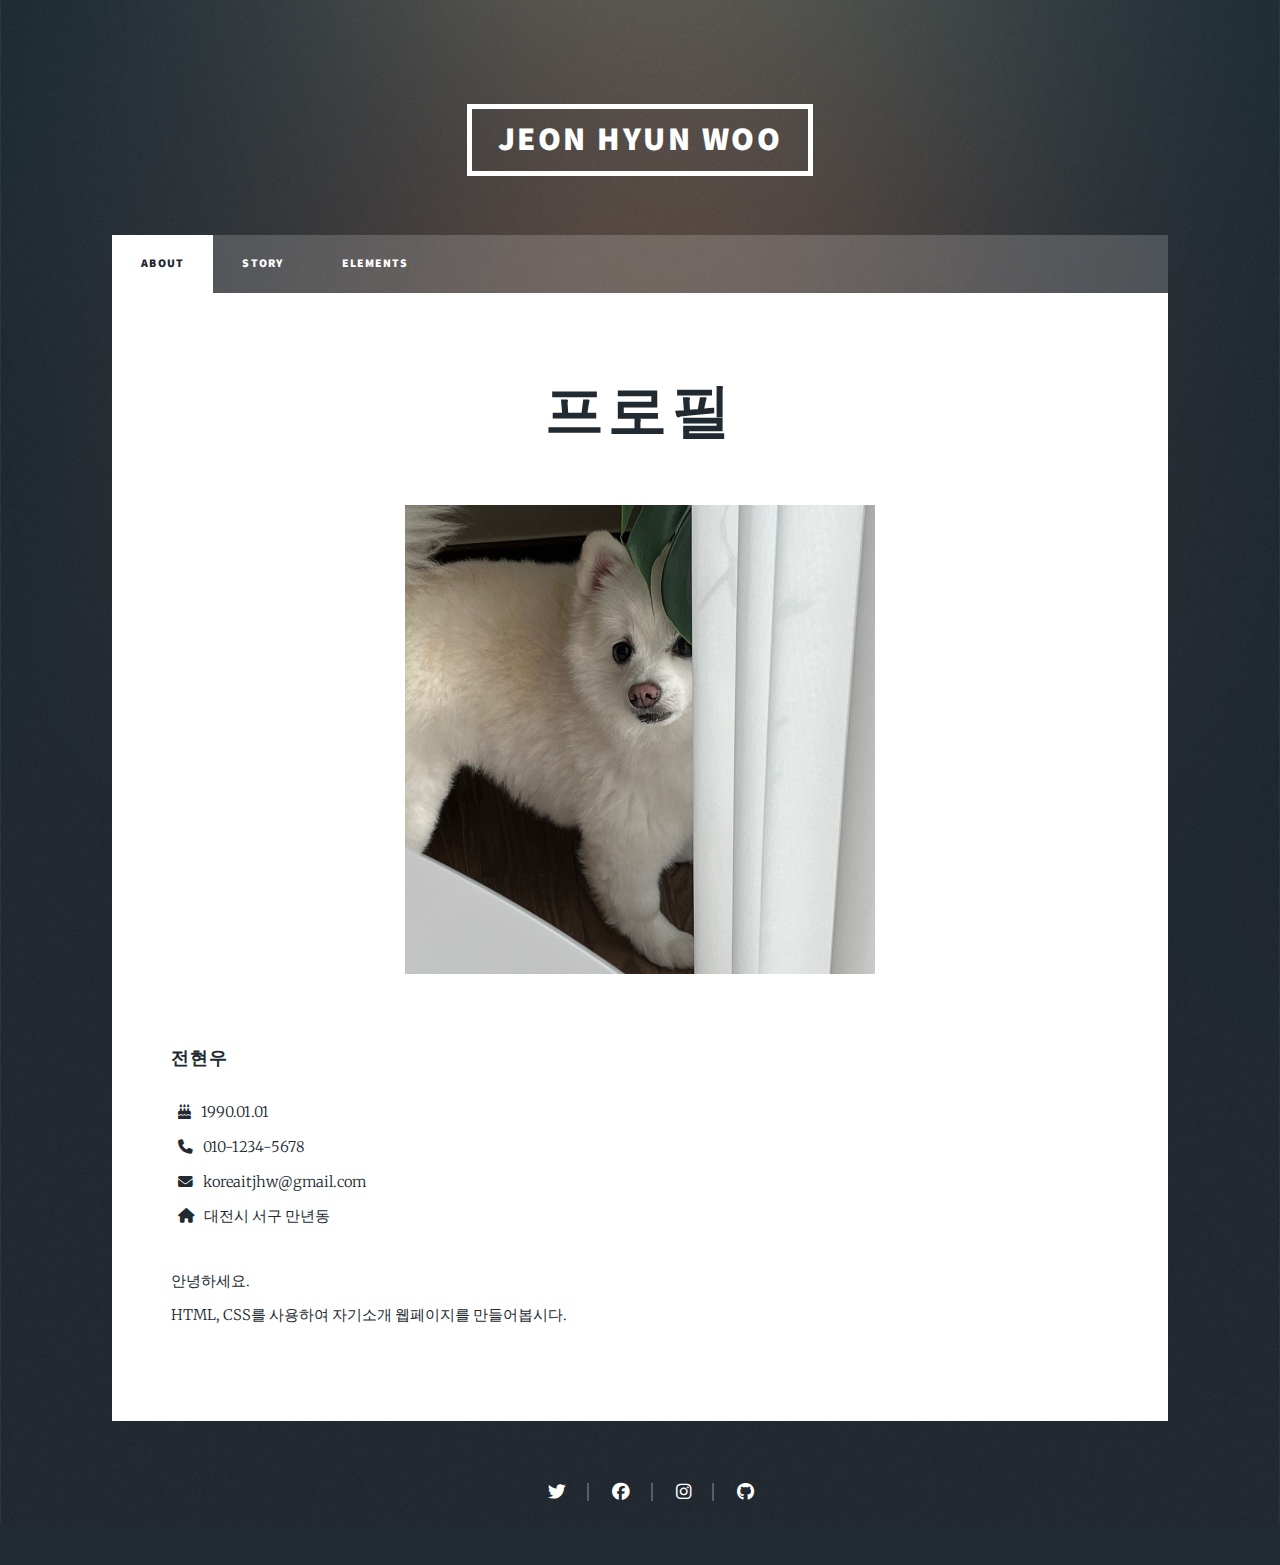
==== index.html @ 438fef04 "Add files via upload" ====
<!DOCTYPE HTML>
<html>
	<head>
		<title>Mini Project</title>
		<meta charset="utf-8" />
		<meta name="viewport" content="width=device-width, initial-scale=1, user-scalable=no" />
		<link rel="stylesheet" href="css/main.css" />
		<link rel="stylesheet" href="https://cdnjs.cloudflare.com/ajax/libs/font-awesome/6.4.0/css/all.min.css">
	</head>
	<body class="is-preload">

		<!-- Wrapper -->
			<div id="wrapper">

				<!-- Header -->
					<header id="header">
						<a href="index.html" class="logo">JEON HYUN WOO</a>
					</header>

				<!-- Nav -->
					<nav id="nav">
						<ul class="links">
							<li class="active"><a href="index.html">About</a></li>
							<li><a href="story.html">Story</a></li>
							<li><a href="elements.html">Elements</a></li>
						</ul>
					</nav>

				<!-- Main -->
					<div id="main">

						<!-- Post -->
							<section class="post">
								<header class="major">
									<h1>프로필</h1>
								</header>
								<div class="image main"><img src="images/profile.jpg" alt="" /></div>
								<h3>전현우</h3>
								<ul class="und">
									<li><i class="fa-solid fa-cake-candles"></i>1990.01.01</li>
									<li><i class="fa-solid fa-phone"></i>010-1234-5678</li>
									<li><i class="fa-solid fa-envelope"></i>koreaitjhw@gmail.com</li>
									<li><i class="fa-solid fa-house"></i>대전시 서구 만년동</li>
								</ul>
								<p>안녕하세요.<br/> HTML, CSS를 사용하여 자기소개 웹페이지를 만들어봅시다.</p>
							</section>

					</div>

				<!-- footer -->
					<div id="footer">
						<ul>
							<li><a href="#"><i class="fa-brands fa-twitter"></i></a></li>
							<li><a href="#"><i class="fa-brands fa-facebook"></i></a></li>
							<li><a href="#"><i class="fa-brands fa-instagram"></i></a></li>
							<li><a href="#"><i class="fa-brands fa-github"></i></a></li>
						</ul>
					</div>

					<div class="bg"></div>

			</div>

	</body>
</html>
---- css/main.css ----
@import url("https://fonts.googleapis.com/css?family=Merriweather:300,700,300italic,700italic|Source+Sans+Pro:900");


html, body, div, span, applet, object,
iframe, h1, h2, h3, h4, h5, h6, p, blockquote,
pre, a, abbr, acronym, address, big, cite,
code, del, dfn, em, img, ins, kbd, q, s, samp,
small, strike, strong, sub, sup, tt, var, b,
u, i, center, dl, dt, dd, ol, ul, li, fieldset,
form, label, legend, table, caption, tbody,
tfoot, thead, tr, th, td, article, aside,
canvas, details, embed, figure, figcaption,
footer, header, hgroup, menu, nav, output, ruby,
section, summary, time, mark, audio, video {
	margin: 0;
	padding: 0;
	border: 0;
	font-size: 100%;
	font: inherit;
	vertical-align: baseline;}

article, aside, details, figcaption, figure,
footer, header, hgroup, menu, nav, section {
	display: block;}

body {
	line-height: 1;
}

ol, ul {
	list-style: none;
}

blockquote, q {
	quotes: none;
}

	blockquote:before, blockquote:after, q:before, q:after {
		content: '';
		content: none;
	}

table {
	border-collapse: collapse;
	border-spacing: 0;
}

body {
	-webkit-text-size-adjust: none;
}

mark {
	background-color: transparent;
	color: inherit;
}

input::-moz-focus-inner {
	border: 0;
	padding: 0;
}

input, select, textarea {
	-moz-appearance: none;
	-webkit-appearance: none;
	-ms-appearance: none;
	appearance: none;
}

/* Basic */
	@-ms-viewport {
		width: device-width;
	}

	body {
		-ms-overflow-style: scrollbar;
	}

	@media screen and (max-width: 480px) {

		html, body {
			min-width: 320px;
		}

	}

	html {
		box-sizing: border-box;
	}

	*, *:before, *:after {
		box-sizing: inherit;
	}

	body {
		background-color: #1e252d;
	}

		body.is-preload *, body.is-preload *:before, body.is-preload *:after {
			-moz-animation: none !important;
			-webkit-animation: none !important;
			-ms-animation: none !important;
			animation: none !important;
			-moz-transition: none !important;
			-webkit-transition: none !important;
			-ms-transition: none !important;
			transition: none !important;
		}

/* Type */
	html {
		font-size: 16pt;
	}

		@media screen and (max-width: 1680px) {

			html {
				font-size: 12pt;
			}

		}

		@media screen and (max-width: 1280px) {

			html {
				font-size: 11pt;
			}

		}

		@media screen and (max-width: 360px) {

			html {
				font-size: 10pt;
			}

		}

	body {
		color: #212931;
	}

	body, input, select, textarea {
		font-family: "Merriweather", Georgia, sans-serif;
		font-weight: 300;
		font-size: 1rem;
		line-height: 2.375;
	}

	a {
		-moz-transition: color 0.2s ease-in-out, background-color 0.2s ease-in-out, border-color 0.2s ease-in-out, box-shadow 0.2s ease-in-out;
		-webkit-transition: color 0.2s ease-in-out, background-color 0.2s ease-in-out, border-color 0.2s ease-in-out, box-shadow 0.2s ease-in-out;
		-ms-transition: color 0.2s ease-in-out, background-color 0.2s ease-in-out, border-color 0.2s ease-in-out, box-shadow 0.2s ease-in-out;
		transition: color 0.2s ease-in-out, background-color 0.2s ease-in-out, border-color 0.2s ease-in-out, box-shadow 0.2s ease-in-out;
		border-bottom: dotted 1px;
		text-decoration: none;
	}

		a:hover {
			border-bottom-color: transparent;
		}

	strong, b {
		font-weight: 600;
	}

	em, i {
		font-style: italic;
	}

	p {
		text-align: justify;
		margin: 0 0 2rem 0;
	}

	h1, h2, h3, h4, h5, h6 {
		font-family: "Source Sans Pro", Helvetica, sans-sans-serif;
		font-weight: 900;
		line-height: 1.5;
		letter-spacing: 0.075em;
		text-transform: uppercase;
		margin: 0 0 1rem 0;
	}

		h1 a, h2 a, h3 a, h4 a, h5 a, h6 a {
			border-bottom: 0;
			color: inherit;
			text-decoration: none;
		}

	h1 {
		font-size: 4rem;
		line-height: 1.1;
		margin: 0 0 2rem 0;
	}

	h2 {
		font-size: 1.75rem;
		line-height: 1.3;
		margin: 0 0 1.5rem 0;
	}

	h3 {
		font-size: 1.25rem;
		margin: 0 0 1.5rem 0;
	}

	h4 {
		font-size: 1rem;
	}

	h5 {
		font-size: 0.9rem;
	}

	h6 {
		font-size: 0.8rem;
	}

	sub {
		font-size: 0.8rem;
		position: relative;
		top: 0.5rem;
	}

	sup {
		font-size: 0.8rem;
		position: relative;
		top: -0.5rem;
	}

	blockquote {
		border-left: solid 4px;
		font-style: italic;
		margin: 0 0 2rem 0;
		padding: 0.5rem 0 0.5rem 2rem;
	}

	code {
		border: solid 2px;
		font-family: "Courier New", monospace;
		font-size: 0.9rem;
		margin: 0 0.25rem;
		padding: 0.25rem 0.65rem;
	}

	pre {
		-webkit-overflow-scrolling: touch;
		font-family: "Courier New", monospace;
		font-size: 0.9rem;
		margin: 0 0 2rem 0;
	}

		pre code {
			display: block;
			line-height: 1.75;
			padding: 1rem 1.5rem;
			overflow-x: auto;
		}

	hr {
		border: 0;
		border-bottom: solid 2px;
		margin: 3rem 0;
	}

		hr.major {
			margin: 5rem 0;
		}

	.align-left {
		text-align: left;
	}

	.align-center {
		text-align: center;
	}

	.align-right {
		text-align: right;
	}

	input, select, textarea {
		color: #212931;
	}

	a {
		color: #212931;
		border-bottom-color: rgba(33, 41, 49, 0.5);
	}

		a:hover {
			border-bottom-color: transparent;
			color: #18bfef !important;
		}

	strong, b {
		color: #212931;
	}

	h1, h2, h3, h4, h5, h6 {
		color: #212931;
	}

	blockquote {
		border-left-color: #eeeeee;
	}

	code {
		background: rgba(220, 220, 220, 0.25);
		border-color: #eeeeee;
	}

	hr {
		border-bottom-color: #eeeeee;
	}

/* Row */
	.row {
		display: flex;
		flex-wrap: wrap;
		box-sizing: border-box;
		align-items: stretch;
	}

		.row > * {
			box-sizing: border-box;
		}

		.row.gtr-uniform > * > :last-child {
			margin-bottom: 0;
		}

		.row.aln-left {
			justify-content: flex-start;
		}

		.row.aln-center {
			justify-content: center;
		}

		.row.aln-right {
			justify-content: flex-end;
		}

		.row.aln-top {
			align-items: flex-start;
		}

		.row.aln-middle {
			align-items: center;
		}

		.row.aln-bottom {
			align-items: flex-end;
		}

		.row > .imp {
			order: -1;
		}

		.row > .col-1 {
			width: 8.33333%;
		}

		.row > .off-1 {
			margin-left: 8.33333%;
		}

		.row > .col-2 {
			width: 16.66667%;
		}

		.row > .off-2 {
			margin-left: 16.66667%;
		}

		.row > .col-3 {
			width: 25%;
		}

		.row > .off-3 {
			margin-left: 25%;
		}

		.row > .col-4 {
			width: 33.33333%;
		}

		.row > .off-4 {
			margin-left: 33.33333%;
		}

		.row > .col-5 {
			width: 41.66667%;
		}

		.row > .off-5 {
			margin-left: 41.66667%;
		}

		.row > .col-6 {
			width: 50%;
		}

		.row > .off-6 {
			margin-left: 50%;
		}

		.row > .col-7 {
			width: 58.33333%;
		}

		.row > .off-7 {
			margin-left: 58.33333%;
		}

		.row > .col-8 {
			width: 66.66667%;
		}

		.row > .off-8 {
			margin-left: 66.66667%;
		}

		.row > .col-9 {
			width: 75%;
		}

		.row > .off-9 {
			margin-left: 75%;
		}

		.row > .col-10 {
			width: 83.33333%;
		}

		.row > .off-10 {
			margin-left: 83.33333%;
		}

		.row > .col-11 {
			width: 91.66667%;
		}

		.row > .off-11 {
			margin-left: 91.66667%;
		}

		.row > .col-12 {
			width: 100%;
		}

		.row > .off-12 {
			margin-left: 100%;
		}

		.row.gtr-0 {
			margin-top: 0;
			margin-left: 0rem;
		}

			.row.gtr-0 > * {
				padding: 0 0 0 0rem;
			}

			.row.gtr-0.gtr-uniform {
				margin-top: 0rem;
			}

				.row.gtr-0.gtr-uniform > * {
					padding-top: 0rem;
				}

		.row.gtr-25 {
			margin-top: 0;
			margin-left: -0.375rem;
		}

			.row.gtr-25 > * {
				padding: 0 0 0 0.375rem;
			}

			.row.gtr-25.gtr-uniform {
				margin-top: -0.375rem;
			}

				.row.gtr-25.gtr-uniform > * {
					padding-top: 0.375rem;
				}

		.row.gtr-50 {
			margin-top: 0;
			margin-left: -0.75rem;
		}

			.row.gtr-50 > * {
				padding: 0 0 0 0.75rem;
			}

			.row.gtr-50.gtr-uniform {
				margin-top: -0.75rem;
			}

				.row.gtr-50.gtr-uniform > * {
					padding-top: 0.75rem;
				}

		.row {
			margin-top: 0;
			margin-left: -1.5rem;
		}

			.row > * {
				padding: 0 0 0 1.5rem;
			}

			.row.gtr-uniform {
				margin-top: -1.5rem;
			}

				.row.gtr-uniform > * {
					padding-top: 1.5rem;
				}

		.row.gtr-150 {
			margin-top: 0;
			margin-left: -2.25rem;
		}

			.row.gtr-150 > * {
				padding: 0 0 0 2.25rem;
			}

			.row.gtr-150.gtr-uniform {
				margin-top: -2.25rem;
			}

				.row.gtr-150.gtr-uniform > * {
					padding-top: 2.25rem;
				}

		.row.gtr-200 {
			margin-top: 0;
			margin-left: -3rem;
		}

			.row.gtr-200 > * {
				padding: 0 0 0 3rem;
			}

			.row.gtr-200.gtr-uniform {
				margin-top: -3rem;
			}

				.row.gtr-200.gtr-uniform > * {
					padding-top: 3rem;
				}

		@media screen and (max-width: 1680px) {

			.row {
				display: flex;
				flex-wrap: wrap;
				box-sizing: border-box;
				align-items: stretch;
			}

				.row > * {
					box-sizing: border-box;
				}

				.row.gtr-uniform > * > :last-child {
					margin-bottom: 0;
				}

				.row.aln-left {
					justify-content: flex-start;
				}

				.row.aln-center {
					justify-content: center;
				}

				.row.aln-right {
					justify-content: flex-end;
				}

				.row.aln-top {
					align-items: flex-start;
				}

				.row.aln-middle {
					align-items: center;
				}

				.row.aln-bottom {
					align-items: flex-end;
				}

				.row > .imp-xlarge {
					order: -1;
				}

				.row > .col-1-xlarge {
					width: 8.33333%;
				}

				.row > .off-1-xlarge {
					margin-left: 8.33333%;
				}

				.row > .col-2-xlarge {
					width: 16.66667%;
				}

				.row > .off-2-xlarge {
					margin-left: 16.66667%;
				}

				.row > .col-3-xlarge {
					width: 25%;
				}

				.row > .off-3-xlarge {
					margin-left: 25%;
				}

				.row > .col-4-xlarge {
					width: 33.33333%;
				}

				.row > .off-4-xlarge {
					margin-left: 33.33333%;
				}

				.row > .col-5-xlarge {
					width: 41.66667%;
				}

				.row > .off-5-xlarge {
					margin-left: 41.66667%;
				}

				.row > .col-6-xlarge {
					width: 50%;
				}

				.row > .off-6-xlarge {
					margin-left: 50%;
				}

				.row > .col-7-xlarge {
					width: 58.33333%;
				}

				.row > .off-7-xlarge {
					margin-left: 58.33333%;
				}

				.row > .col-8-xlarge {
					width: 66.66667%;
				}

				.row > .off-8-xlarge {
					margin-left: 66.66667%;
				}

				.row > .col-9-xlarge {
					width: 75%;
				}

				.row > .off-9-xlarge {
					margin-left: 75%;
				}

				.row > .col-10-xlarge {
					width: 83.33333%;
				}

				.row > .off-10-xlarge {
					margin-left: 83.33333%;
				}

				.row > .col-11-xlarge {
					width: 91.66667%;
				}

				.row > .off-11-xlarge {
					margin-left: 91.66667%;
				}

				.row > .col-12-xlarge {
					width: 100%;
				}

				.row > .off-12-xlarge {
					margin-left: 100%;
				}

				.row.gtr-0 {
					margin-top: 0;
					margin-left: 0rem;
				}

					.row.gtr-0 > * {
						padding: 0 0 0 0rem;
					}

					.row.gtr-0.gtr-uniform {
						margin-top: 0rem;
					}

						.row.gtr-0.gtr-uniform > * {
							padding-top: 0rem;
						}

				.row.gtr-25 {
					margin-top: 0;
					margin-left: -0.375rem;
				}

					.row.gtr-25 > * {
						padding: 0 0 0 0.375rem;
					}

					.row.gtr-25.gtr-uniform {
						margin-top: -0.375rem;
					}

						.row.gtr-25.gtr-uniform > * {
							padding-top: 0.375rem;
						}

				.row.gtr-50 {
					margin-top: 0;
					margin-left: -0.75rem;
				}

					.row.gtr-50 > * {
						padding: 0 0 0 0.75rem;
					}

					.row.gtr-50.gtr-uniform {
						margin-top: -0.75rem;
					}

						.row.gtr-50.gtr-uniform > * {
							padding-top: 0.75rem;
						}

				.row {
					margin-top: 0;
					margin-left: -1.5rem;
				}

					.row > * {
						padding: 0 0 0 1.5rem;
					}

					.row.gtr-uniform {
						margin-top: -1.5rem;
					}

						.row.gtr-uniform > * {
							padding-top: 1.5rem;
						}

				.row.gtr-150 {
					margin-top: 0;
					margin-left: -2.25rem;
				}

					.row.gtr-150 > * {
						padding: 0 0 0 2.25rem;
					}

					.row.gtr-150.gtr-uniform {
						margin-top: -2.25rem;
					}

						.row.gtr-150.gtr-uniform > * {
							padding-top: 2.25rem;
						}

				.row.gtr-200 {
					margin-top: 0;
					margin-left: -3rem;
				}

					.row.gtr-200 > * {
						padding: 0 0 0 3rem;
					}

					.row.gtr-200.gtr-uniform {
						margin-top: -3rem;
					}

						.row.gtr-200.gtr-uniform > * {
							padding-top: 3rem;
						}

		}

		@media screen and (max-width: 1280px) {

			.row {
				display: flex;
				flex-wrap: wrap;
				box-sizing: border-box;
				align-items: stretch;
			}

				.row > * {
					box-sizing: border-box;
				}

				.row.gtr-uniform > * > :last-child {
					margin-bottom: 0;
				}

				.row.aln-left {
					justify-content: flex-start;
				}

				.row.aln-center {
					justify-content: center;
				}

				.row.aln-right {
					justify-content: flex-end;
				}

				.row.aln-top {
					align-items: flex-start;
				}

				.row.aln-middle {
					align-items: center;
				}

				.row.aln-bottom {
					align-items: flex-end;
				}

				.row > .imp-large {
					order: -1;
				}

				.row > .col-1-large {
					width: 8.33333%;
				}

				.row > .off-1-large {
					margin-left: 8.33333%;
				}

				.row > .col-2-large {
					width: 16.66667%;
				}

				.row > .off-2-large {
					margin-left: 16.66667%;
				}

				.row > .col-3-large {
					width: 25%;
				}

				.row > .off-3-large {
					margin-left: 25%;
				}

				.row > .col-4-large {
					width: 33.33333%;
				}

				.row > .off-4-large {
					margin-left: 33.33333%;
				}

				.row > .col-5-large {
					width: 41.66667%;
				}

				.row > .off-5-large {
					margin-left: 41.66667%;
				}

				.row > .col-6-large {
					width: 50%;
				}

				.row > .off-6-large {
					margin-left: 50%;
				}

				.row > .col-7-large {
					width: 58.33333%;
				}

				.row > .off-7-large {
					margin-left: 58.33333%;
				}

				.row > .col-8-large {
					width: 66.66667%;
				}

				.row > .off-8-large {
					margin-left: 66.66667%;
				}

				.row > .col-9-large {
					width: 75%;
				}

				.row > .off-9-large {
					margin-left: 75%;
				}

				.row > .col-10-large {
					width: 83.33333%;
				}

				.row > .off-10-large {
					margin-left: 83.33333%;
				}

				.row > .col-11-large {
					width: 91.66667%;
				}

				.row > .off-11-large {
					margin-left: 91.66667%;
				}

				.row > .col-12-large {
					width: 100%;
				}

				.row > .off-12-large {
					margin-left: 100%;
				}

				.row.gtr-0 {
					margin-top: 0;
					margin-left: 0rem;
				}

					.row.gtr-0 > * {
						padding: 0 0 0 0rem;
					}

					.row.gtr-0.gtr-uniform {
						margin-top: 0rem;
					}

						.row.gtr-0.gtr-uniform > * {
							padding-top: 0rem;
						}

				.row.gtr-25 {
					margin-top: 0;
					margin-left: -0.375rem;
				}

					.row.gtr-25 > * {
						padding: 0 0 0 0.375rem;
					}

					.row.gtr-25.gtr-uniform {
						margin-top: -0.375rem;
					}

						.row.gtr-25.gtr-uniform > * {
							padding-top: 0.375rem;
						}

				.row.gtr-50 {
					margin-top: 0;
					margin-left: -0.75rem;
				}

					.row.gtr-50 > * {
						padding: 0 0 0 0.75rem;
					}

					.row.gtr-50.gtr-uniform {
						margin-top: -0.75rem;
					}

						.row.gtr-50.gtr-uniform > * {
							padding-top: 0.75rem;
						}

				.row {
					margin-top: 0;
					margin-left: -1.5rem;
				}

					.row > * {
						padding: 0 0 0 1.5rem;
					}

					.row.gtr-uniform {
						margin-top: -1.5rem;
					}

						.row.gtr-uniform > * {
							padding-top: 1.5rem;
						}

				.row.gtr-150 {
					margin-top: 0;
					margin-left: -2.25rem;
				}

					.row.gtr-150 > * {
						padding: 0 0 0 2.25rem;
					}

					.row.gtr-150.gtr-uniform {
						margin-top: -2.25rem;
					}

						.row.gtr-150.gtr-uniform > * {
							padding-top: 2.25rem;
						}

				.row.gtr-200 {
					margin-top: 0;
					margin-left: -3rem;
				}

					.row.gtr-200 > * {
						padding: 0 0 0 3rem;
					}

					.row.gtr-200.gtr-uniform {
						margin-top: -3rem;
					}

						.row.gtr-200.gtr-uniform > * {
							padding-top: 3rem;
						}

		}

		@media screen and (max-width: 980px) {

			.row {
				display: flex;
				flex-wrap: wrap;
				box-sizing: border-box;
				align-items: stretch;
			}

				.row > * {
					box-sizing: border-box;
				}

				.row.gtr-uniform > * > :last-child {
					margin-bottom: 0;
				}

				.row.aln-left {
					justify-content: flex-start;
				}

				.row.aln-center {
					justify-content: center;
				}

				.row.aln-right {
					justify-content: flex-end;
				}

				.row.aln-top {
					align-items: flex-start;
				}

				.row.aln-middle {
					align-items: center;
				}

				.row.aln-bottom {
					align-items: flex-end;
				}

				.row > .imp-medium {
					order: -1;
				}

				.row > .col-1-medium {
					width: 8.33333%;
				}

				.row > .off-1-medium {
					margin-left: 8.33333%;
				}

				.row > .col-2-medium {
					width: 16.66667%;
				}

				.row > .off-2-medium {
					margin-left: 16.66667%;
				}

				.row > .col-3-medium {
					width: 25%;
				}

				.row > .off-3-medium {
					margin-left: 25%;
				}

				.row > .col-4-medium {
					width: 33.33333%;
				}

				.row > .off-4-medium {
					margin-left: 33.33333%;
				}

				.row > .col-5-medium {
					width: 41.66667%;
				}

				.row > .off-5-medium {
					margin-left: 41.66667%;
				}

				.row > .col-6-medium {
					width: 50%;
				}

				.row > .off-6-medium {
					margin-left: 50%;
				}

				.row > .col-7-medium {
					width: 58.33333%;
				}

				.row > .off-7-medium {
					margin-left: 58.33333%;
				}

				.row > .col-8-medium {
					width: 66.66667%;
				}

				.row > .off-8-medium {
					margin-left: 66.66667%;
				}

				.row > .col-9-medium {
					width: 75%;
				}

				.row > .off-9-medium {
					margin-left: 75%;
				}

				.row > .col-10-medium {
					width: 83.33333%;
				}

				.row > .off-10-medium {
					margin-left: 83.33333%;
				}

				.row > .col-11-medium {
					width: 91.66667%;
				}

				.row > .off-11-medium {
					margin-left: 91.66667%;
				}

				.row > .col-12-medium {
					width: 100%;
				}

				.row > .off-12-medium {
					margin-left: 100%;
				}

				.row.gtr-0 {
					margin-top: 0;
					margin-left: 0rem;
				}

					.row.gtr-0 > * {
						padding: 0 0 0 0rem;
					}

					.row.gtr-0.gtr-uniform {
						margin-top: 0rem;
					}

						.row.gtr-0.gtr-uniform > * {
							padding-top: 0rem;
						}

				.row.gtr-25 {
					margin-top: 0;
					margin-left: -0.375rem;
				}

					.row.gtr-25 > * {
						padding: 0 0 0 0.375rem;
					}

					.row.gtr-25.gtr-uniform {
						margin-top: -0.375rem;
					}

						.row.gtr-25.gtr-uniform > * {
							padding-top: 0.375rem;
						}

				.row.gtr-50 {
					margin-top: 0;
					margin-left: -0.75rem;
				}

					.row.gtr-50 > * {
						padding: 0 0 0 0.75rem;
					}

					.row.gtr-50.gtr-uniform {
						margin-top: -0.75rem;
					}

						.row.gtr-50.gtr-uniform > * {
							padding-top: 0.75rem;
						}

				.row {
					margin-top: 0;
					margin-left: -1.5rem;
				}

					.row > * {
						padding: 0 0 0 1.5rem;
					}

					.row.gtr-uniform {
						margin-top: -1.5rem;
					}

						.row.gtr-uniform > * {
							padding-top: 1.5rem;
						}

				.row.gtr-150 {
					margin-top: 0;
					margin-left: -2.25rem;
				}

					.row.gtr-150 > * {
						padding: 0 0 0 2.25rem;
					}

					.row.gtr-150.gtr-uniform {
						margin-top: -2.25rem;
					}

						.row.gtr-150.gtr-uniform > * {
							padding-top: 2.25rem;
						}

				.row.gtr-200 {
					margin-top: 0;
					margin-left: -3rem;
				}

					.row.gtr-200 > * {
						padding: 0 0 0 3rem;
					}

					.row.gtr-200.gtr-uniform {
						margin-top: -3rem;
					}

						.row.gtr-200.gtr-uniform > * {
							padding-top: 3rem;
						}

		}

		@media screen and (max-width: 736px) {

			.row {
				display: flex;
				flex-wrap: wrap;
				box-sizing: border-box;
				align-items: stretch;
			}

				.row > * {
					box-sizing: border-box;
				}

				.row.gtr-uniform > * > :last-child {
					margin-bottom: 0;
				}

				.row.aln-left {
					justify-content: flex-start;
				}

				.row.aln-center {
					justify-content: center;
				}

				.row.aln-right {
					justify-content: flex-end;
				}

				.row.aln-top {
					align-items: flex-start;
				}

				.row.aln-middle {
					align-items: center;
				}

				.row.aln-bottom {
					align-items: flex-end;
				}

				.row > .imp-small {
					order: -1;
				}

				.row > .col-1-small {
					width: 8.33333%;
				}

				.row > .off-1-small {
					margin-left: 8.33333%;
				}

				.row > .col-2-small {
					width: 16.66667%;
				}

				.row > .off-2-small {
					margin-left: 16.66667%;
				}

				.row > .col-3-small {
					width: 25%;
				}

				.row > .off-3-small {
					margin-left: 25%;
				}

				.row > .col-4-small {
					width: 33.33333%;
				}

				.row > .off-4-small {
					margin-left: 33.33333%;
				}

				.row > .col-5-small {
					width: 41.66667%;
				}

				.row > .off-5-small {
					margin-left: 41.66667%;
				}

				.row > .col-6-small {
					width: 50%;
				}

				.row > .off-6-small {
					margin-left: 50%;
				}

				.row > .col-7-small {
					width: 58.33333%;
				}

				.row > .off-7-small {
					margin-left: 58.33333%;
				}

				.row > .col-8-small {
					width: 66.66667%;
				}

				.row > .off-8-small {
					margin-left: 66.66667%;
				}

				.row > .col-9-small {
					width: 75%;
				}

				.row > .off-9-small {
					margin-left: 75%;
				}

				.row > .col-10-small {
					width: 83.33333%;
				}

				.row > .off-10-small {
					margin-left: 83.33333%;
				}

				.row > .col-11-small {
					width: 91.66667%;
				}

				.row > .off-11-small {
					margin-left: 91.66667%;
				}

				.row > .col-12-small {
					width: 100%;
				}

				.row > .off-12-small {
					margin-left: 100%;
				}

				.row.gtr-0 {
					margin-top: 0;
					margin-left: 0rem;
				}

					.row.gtr-0 > * {
						padding: 0 0 0 0rem;
					}

					.row.gtr-0.gtr-uniform {
						margin-top: 0rem;
					}

						.row.gtr-0.gtr-uniform > * {
							padding-top: 0rem;
						}

				.row.gtr-25 {
					margin-top: 0;
					margin-left: -0.375rem;
				}

					.row.gtr-25 > * {
						padding: 0 0 0 0.375rem;
					}

					.row.gtr-25.gtr-uniform {
						margin-top: -0.375rem;
					}

						.row.gtr-25.gtr-uniform > * {
							padding-top: 0.375rem;
						}

				.row.gtr-50 {
					margin-top: 0;
					margin-left: -0.75rem;
				}

					.row.gtr-50 > * {
						padding: 0 0 0 0.75rem;
					}

					.row.gtr-50.gtr-uniform {
						margin-top: -0.75rem;
					}

						.row.gtr-50.gtr-uniform > * {
							padding-top: 0.75rem;
						}

				.row {
					margin-top: 0;
					margin-left: -1.5rem;
				}

					.row > * {
						padding: 0 0 0 1.5rem;
					}

					.row.gtr-uniform {
						margin-top: -1.5rem;
					}

						.row.gtr-uniform > * {
							padding-top: 1.5rem;
						}

				.row.gtr-150 {
					margin-top: 0;
					margin-left: -2.25rem;
				}

					.row.gtr-150 > * {
						padding: 0 0 0 2.25rem;
					}

					.row.gtr-150.gtr-uniform {
						margin-top: -2.25rem;
					}

						.row.gtr-150.gtr-uniform > * {
							padding-top: 2.25rem;
						}

				.row.gtr-200 {
					margin-top: 0;
					margin-left: -3rem;
				}

					.row.gtr-200 > * {
						padding: 0 0 0 3rem;
					}

					.row.gtr-200.gtr-uniform {
						margin-top: -3rem;
					}

						.row.gtr-200.gtr-uniform > * {
							padding-top: 3rem;
						}

		}

		@media screen and (max-width: 480px) {

			.row {
				display: flex;
				flex-wrap: wrap;
				box-sizing: border-box;
				align-items: stretch;
			}

				.row > * {
					box-sizing: border-box;
				}

				.row.gtr-uniform > * > :last-child {
					margin-bottom: 0;
				}

				.row.aln-left {
					justify-content: flex-start;
				}

				.row.aln-center {
					justify-content: center;
				}

				.row.aln-right {
					justify-content: flex-end;
				}

				.row.aln-top {
					align-items: flex-start;
				}

				.row.aln-middle {
					align-items: center;
				}

				.row.aln-bottom {
					align-items: flex-end;
				}

				.row > .imp-xsmall {
					order: -1;
				}

				.row > .col-1-xsmall {
					width: 8.33333%;
				}

				.row > .off-1-xsmall {
					margin-left: 8.33333%;
				}

				.row > .col-2-xsmall {
					width: 16.66667%;
				}

				.row > .off-2-xsmall {
					margin-left: 16.66667%;
				}

				.row > .col-3-xsmall {
					width: 25%;
				}

				.row > .off-3-xsmall {
					margin-left: 25%;
				}

				.row > .col-4-xsmall {
					width: 33.33333%;
				}

				.row > .off-4-xsmall {
					margin-left: 33.33333%;
				}

				.row > .col-5-xsmall {
					width: 41.66667%;
				}

				.row > .off-5-xsmall {
					margin-left: 41.66667%;
				}

				.row > .col-6-xsmall {
					width: 50%;
				}

				.row > .off-6-xsmall {
					margin-left: 50%;
				}

				.row > .col-7-xsmall {
					width: 58.33333%;
				}

				.row > .off-7-xsmall {
					margin-left: 58.33333%;
				}

				.row > .col-8-xsmall {
					width: 66.66667%;
				}

				.row > .off-8-xsmall {
					margin-left: 66.66667%;
				}

				.row > .col-9-xsmall {
					width: 75%;
				}

				.row > .off-9-xsmall {
					margin-left: 75%;
				}

				.row > .col-10-xsmall {
					width: 83.33333%;
				}

				.row > .off-10-xsmall {
					margin-left: 83.33333%;
				}

				.row > .col-11-xsmall {
					width: 91.66667%;
				}

				.row > .off-11-xsmall {
					margin-left: 91.66667%;
				}

				.row > .col-12-xsmall {
					width: 100%;
				}

				.row > .off-12-xsmall {
					margin-left: 100%;
				}

				.row.gtr-0 {
					margin-top: 0;
					margin-left: 0rem;
				}

					.row.gtr-0 > * {
						padding: 0 0 0 0rem;
					}

					.row.gtr-0.gtr-uniform {
						margin-top: 0rem;
					}

						.row.gtr-0.gtr-uniform > * {
							padding-top: 0rem;
						}

				.row.gtr-25 {
					margin-top: 0;
					margin-left: -0.375rem;
				}

					.row.gtr-25 > * {
						padding: 0 0 0 0.375rem;
					}

					.row.gtr-25.gtr-uniform {
						margin-top: -0.375rem;
					}

						.row.gtr-25.gtr-uniform > * {
							padding-top: 0.375rem;
						}

				.row.gtr-50 {
					margin-top: 0;
					margin-left: -0.75rem;
				}

					.row.gtr-50 > * {
						padding: 0 0 0 0.75rem;
					}

					.row.gtr-50.gtr-uniform {
						margin-top: -0.75rem;
					}

						.row.gtr-50.gtr-uniform > * {
							padding-top: 0.75rem;
						}

				.row {
					margin-top: 0;
					margin-left: -1.5rem;
				}

					.row > * {
						padding: 0 0 0 1.5rem;
					}

					.row.gtr-uniform {
						margin-top: -1.5rem;
					}

						.row.gtr-uniform > * {
							padding-top: 1.5rem;
						}

				.row.gtr-150 {
					margin-top: 0;
					margin-left: -2.25rem;
				}

					.row.gtr-150 > * {
						padding: 0 0 0 2.25rem;
					}

					.row.gtr-150.gtr-uniform {
						margin-top: -2.25rem;
					}

						.row.gtr-150.gtr-uniform > * {
							padding-top: 2.25rem;
						}

				.row.gtr-200 {
					margin-top: 0;
					margin-left: -3rem;
				}

					.row.gtr-200 > * {
						padding: 0 0 0 3rem;
					}

					.row.gtr-200.gtr-uniform {
						margin-top: -3rem;
					}

						.row.gtr-200.gtr-uniform > * {
							padding-top: 3rem;
						}

		}

		@media screen and (max-width: 360px) {

			.row {
				display: flex;
				flex-wrap: wrap;
				box-sizing: border-box;
				align-items: stretch;
			}

				.row > * {
					box-sizing: border-box;
				}

				.row.gtr-uniform > * > :last-child {
					margin-bottom: 0;
				}

				.row.aln-left {
					justify-content: flex-start;
				}

				.row.aln-center {
					justify-content: center;
				}

				.row.aln-right {
					justify-content: flex-end;
				}

				.row.aln-top {
					align-items: flex-start;
				}

				.row.aln-middle {
					align-items: center;
				}

				.row.aln-bottom {
					align-items: flex-end;
				}

				.row > .imp-xxsmall {
					order: -1;
				}

				.row > .col-1-xxsmall {
					width: 8.33333%;
				}

				.row > .off-1-xxsmall {
					margin-left: 8.33333%;
				}

				.row > .col-2-xxsmall {
					width: 16.66667%;
				}

				.row > .off-2-xxsmall {
					margin-left: 16.66667%;
				}

				.row > .col-3-xxsmall {
					width: 25%;
				}

				.row > .off-3-xxsmall {
					margin-left: 25%;
				}

				.row > .col-4-xxsmall {
					width: 33.33333%;
				}

				.row > .off-4-xxsmall {
					margin-left: 33.33333%;
				}

				.row > .col-5-xxsmall {
					width: 41.66667%;
				}

				.row > .off-5-xxsmall {
					margin-left: 41.66667%;
				}

				.row > .col-6-xxsmall {
					width: 50%;
				}

				.row > .off-6-xxsmall {
					margin-left: 50%;
				}

				.row > .col-7-xxsmall {
					width: 58.33333%;
				}

				.row > .off-7-xxsmall {
					margin-left: 58.33333%;
				}

				.row > .col-8-xxsmall {
					width: 66.66667%;
				}

				.row > .off-8-xxsmall {
					margin-left: 66.66667%;
				}

				.row > .col-9-xxsmall {
					width: 75%;
				}

				.row > .off-9-xxsmall {
					margin-left: 75%;
				}

				.row > .col-10-xxsmall {
					width: 83.33333%;
				}

				.row > .off-10-xxsmall {
					margin-left: 83.33333%;
				}

				.row > .col-11-xxsmall {
					width: 91.66667%;
				}

				.row > .off-11-xxsmall {
					margin-left: 91.66667%;
				}

				.row > .col-12-xxsmall {
					width: 100%;
				}

				.row > .off-12-xxsmall {
					margin-left: 100%;
				}

				.row.gtr-0 {
					margin-top: 0;
					margin-left: 0rem;
				}

					.row.gtr-0 > * {
						padding: 0 0 0 0rem;
					}

					.row.gtr-0.gtr-uniform {
						margin-top: 0rem;
					}

						.row.gtr-0.gtr-uniform > * {
							padding-top: 0rem;
						}

				.row.gtr-25 {
					margin-top: 0;
					margin-left: -0.375rem;
				}

					.row.gtr-25 > * {
						padding: 0 0 0 0.375rem;
					}

					.row.gtr-25.gtr-uniform {
						margin-top: -0.375rem;
					}

						.row.gtr-25.gtr-uniform > * {
							padding-top: 0.375rem;
						}

				.row.gtr-50 {
					margin-top: 0;
					margin-left: -0.75rem;
				}

					.row.gtr-50 > * {
						padding: 0 0 0 0.75rem;
					}

					.row.gtr-50.gtr-uniform {
						margin-top: -0.75rem;
					}

						.row.gtr-50.gtr-uniform > * {
							padding-top: 0.75rem;
						}

				.row {
					margin-top: 0;
					margin-left: -1.5rem;
				}

					.row > * {
						padding: 0 0 0 1.5rem;
					}

					.row.gtr-uniform {
						margin-top: -1.5rem;
					}

						.row.gtr-uniform > * {
							padding-top: 1.5rem;
						}

				.row.gtr-150 {
					margin-top: 0;
					margin-left: -2.25rem;
				}

					.row.gtr-150 > * {
						padding: 0 0 0 2.25rem;
					}

					.row.gtr-150.gtr-uniform {
						margin-top: -2.25rem;
					}

						.row.gtr-150.gtr-uniform > * {
							padding-top: 2.25rem;
						}

				.row.gtr-200 {
					margin-top: 0;
					margin-left: -3rem;
				}

					.row.gtr-200 > * {
						padding: 0 0 0 3rem;
					}

					.row.gtr-200.gtr-uniform {
						margin-top: -3rem;
					}

						.row.gtr-200.gtr-uniform > * {
							padding-top: 3rem;
						}

		}

/* Box */

	.box {
		border: solid 2px;
		margin-bottom: 2rem;
		padding: 1.5rem;
	}

		.box > :last-child,
		.box > :last-child > :last-child,
		.box > :last-child > :last-child > :last-child {
			margin-bottom: 0;
		}

		.box.alt {
			border: 0;
			border-radius: 0;
			padding: 0;
		}

	.box {
		border-color: #eeeeee;
	}

/* Button */

	input[type="submit"],
	input[type="reset"],
	input[type="button"],
	button,
	.button {
		-moz-appearance: none;
		-webkit-appearance: none;
		-ms-appearance: none;
		appearance: none;
		-moz-transition: background-color 0.2s ease-in-out, box-shadow 0.2s ease-in-out, color 0.2s ease-in-out;
		-webkit-transition: background-color 0.2s ease-in-out, box-shadow 0.2s ease-in-out, color 0.2s ease-in-out;
		-ms-transition: background-color 0.2s ease-in-out, box-shadow 0.2s ease-in-out, color 0.2s ease-in-out;
		transition: background-color 0.2s ease-in-out, box-shadow 0.2s ease-in-out, color 0.2s ease-in-out;
		border: 0;
		border-radius: 0;
		cursor: pointer;
		display: inline-block;
		font-family: "Source Sans Pro", Helvetica, sans-sans-serif;
		font-size: 0.8rem;
		font-weight: 900;
		letter-spacing: 0.075em;
		height: 3rem;
		line-height: 3rem;
		padding: 0 2rem;
		text-align: center;
		text-decoration: none;
		text-transform: uppercase;
		white-space: nowrap;
	}

		input[type="submit"].icon:before,
		input[type="reset"].icon:before,
		input[type="button"].icon:before,
		button.icon:before,
		.button.icon:before {
			margin-right: 0.5rem;
		}

		input[type="submit"].icon.solo,
		input[type="reset"].icon.solo,
		input[type="button"].icon.solo,
		button.icon.solo,
		.button.icon.solo {
			position: relative;
			width: 4rem;
			height: 4rem;
			line-height: 4rem;
			border-radius: 4rem;
			text-indent: 4rem;
			overflow: hidden;
			padding: 0;
			white-space: nowrap;
		}

			input[type="submit"].icon.solo:before,
			input[type="reset"].icon.solo:before,
			input[type="button"].icon.solo:before,
			button.icon.solo:before,
			.button.icon.solo:before {
				position: absolute;
				display: block;
				top: 0;
				left: 0;
				width: inherit;
				height: inherit;
				line-height: inherit;
				font-size: 1.25rem;
				margin-right: 0;
				text-align: center;
				text-indent: 0;
			}

		input[type="submit"].fit,
		input[type="reset"].fit,
		input[type="button"].fit,
		button.fit,
		.button.fit {
			width: 100%;
		}

		input[type="submit"].small,
		input[type="reset"].small,
		input[type="button"].small,
		button.small,
		.button.small {
			font-size: 0.7rem;
			height: 2.5rem;
			line-height: 2.5rem;
			padding: 0 1.5rem;
		}

		input[type="submit"].large,
		input[type="reset"].large,
		input[type="button"].large,
		button.large,
		.button.large {
			font-size: 0.9rem;
			height: 3.5rem;
			line-height: 3.5rem;
			padding: 0 2.75rem;
		}

		@media screen and (max-width: 980px) {

			input[type="submit"],
			input[type="reset"],
			input[type="button"],
			button,
			.button {
				font-size: 0.9rem;
				height: 3.25rem;
				line-height: 3.25rem;
			}

				input[type="submit"].large,
				input[type="reset"].large,
				input[type="button"].large,
				button.large,
				.button.large {
					font-size: 1rem;
					height: 3.75rem;
					line-height: 3.75rem;
				}

		}

		input[type="submit"].disabled, input[type="submit"]:disabled,
		input[type="reset"].disabled,
		input[type="reset"]:disabled,
		input[type="button"].disabled,
		input[type="button"]:disabled,
		button.disabled,
		button:disabled,
		.button.disabled,
		.button:disabled {
			pointer-events: none;
			opacity: 0.25;
		}

	input[type="submit"],
	input[type="reset"],
	input[type="button"],
	button,
	.button {
		background-color: transparent;
		box-shadow: inset 0 0 0 2px #212931;
		color: #212931 !important;
	}

		input[type="submit"]:hover,
		input[type="reset"]:hover,
		input[type="button"]:hover,
		button:hover,
		.button:hover {
			box-shadow: inset 0 0 0 2px #18bfef;
			color: #18bfef !important;
		}

		input[type="submit"].primary,
		input[type="reset"].primary,
		input[type="button"].primary,
		button.primary,
		.button.primary {
			background-color: #212931;
			box-shadow: none;
			color: #ffffff !important;
		}

			input[type="submit"].primary:hover,
			input[type="reset"].primary:hover,
			input[type="button"].primary:hover,
			button.primary:hover,
			.button.primary:hover {
				background-color: #18bfef;
			}

/* Form */
	form {
		margin: 0 0 2rem 0;
	}

		form > :last-child {
			margin-bottom: 0;
		}

		form > .fields {
			display: -moz-flex;
			display: -webkit-flex;
			display: -ms-flex;
			display: flex;
			-moz-flex-wrap: wrap;
			-webkit-flex-wrap: wrap;
			-ms-flex-wrap: wrap;
			flex-wrap: wrap;
			width: calc(100% + 3rem);
			margin: -1.5rem 0 2rem -1.5rem;
		}

			form > .fields > .field {
				-moz-flex-grow: 0;
				-webkit-flex-grow: 0;
				-ms-flex-grow: 0;
				flex-grow: 0;
				-moz-flex-shrink: 0;
				-webkit-flex-shrink: 0;
				-ms-flex-shrink: 0;
				flex-shrink: 0;
				padding: 1.5rem 0 0 1.5rem;
				width: calc(100% - 1.5rem);
			}

				form > .fields > .field.half {
					width: calc(50% - 0.75rem);
				}

				form > .fields > .field.third {
					width: calc(100%/3 - 0.5rem);
				}

				form > .fields > .field.quarter {
					width: calc(25% - 0.375rem);
				}

		@media screen and (max-width: 480px) {

			form > .fields {
				width: calc(100% + 3rem);
				margin: -1.5rem 0 2rem -1.5rem;
			}

				form > .fields > .field {
					padding: 1.5rem 0 0 1.5rem;
					width: calc(100% - 1.5rem);
				}

					form > .fields > .field.half {
						width: calc(100% - 1.5rem);
					}

					form > .fields > .field.third {
						width: calc(100% - 1.5rem);
					}

					form > .fields > .field.quarter {
						width: calc(100% - 1.5rem);
					}

		}

	label {
		display: block;
		font-family: "Source Sans Pro", Helvetica, sans-sans-serif;
		font-weight: 900;
		line-height: 1.5;
		letter-spacing: 0.075em;
		font-size: 0.8rem;
		text-transform: uppercase;
		margin: 0 0 0.75rem 0;
	}

		@media screen and (max-width: 980px) {

			label {
				font-size: 0.9rem;
			}

		}

	input[type="text"],
	input[type="password"],
	input[type="email"],
	select,
	textarea {
		-moz-appearance: none;
		-webkit-appearance: none;
		-ms-appearance: none;
		appearance: none;
		background: transparent;
		border-radius: 0;
		border: solid 2px;
		color: inherit;
		display: block;
		outline: 0;
		padding: 0 1rem;
		text-decoration: none;
		width: 100%;
	}

		input[type="text"]:invalid,
		input[type="password"]:invalid,
		input[type="email"]:invalid,
		select:invalid,
		textarea:invalid {
			box-shadow: none;
		}

	select {
		background-size: 1.25rem;
		background-repeat: no-repeat;
		background-position: calc(100% - 1rem) center;
		height: 3rem;
		padding-right: 3rem;
		text-overflow: ellipsis;
	}

		select:focus::-ms-value {
			background-color: transparent;
		}

		select::-ms-expand {
			display: none;
		}

	input[type="text"],
	input[type="password"],
	input[type="email"],
	select {
		height: 3rem;
	}

	textarea {
		padding: 0.75rem 1rem;
	}

	input[type="checkbox"],
	input[type="radio"] {
		-moz-appearance: none;
		-webkit-appearance: none;
		-ms-appearance: none;
		appearance: none;
		display: block;
		float: left;
		margin-right: -2rem;
		opacity: 0;
		width: 1rem;
		z-index: -1;
	}

		input[type="checkbox"] + label,
		input[type="radio"] + label {
			text-decoration: none;
			cursor: pointer;
			display: inline-block;
			font-size: 1rem;
			letter-spacing: 0;
			font-family: "Merriweather", Georgia, sans-serif;
			text-transform: none;
			font-weight: 300;
			padding-left: 2.8rem;
			padding-right: 1rem;
			position: relative;
		}

			input[type="checkbox"] + label:before,
			input[type="radio"] + label:before {
				-moz-osx-font-smoothing: grayscale;
				-webkit-font-smoothing: antialiased;
				display: inline-block;
				font-style: normal;
				font-variant: normal;
				text-rendering: auto;
				line-height: 1;
				text-transform: none !important;
				font-family: 'Font Awesome 5 Free';
				font-weight: 900;
			}

			input[type="checkbox"] + label:before,
			input[type="radio"] + label:before {
				border-radius: 0;
				border: solid 2px;
				content: '';
				display: inline-block;
				font-size: 0.8rem;
				height: 1.8rem;
				left: 0;
				line-height: 1.65rem;
				position: absolute;
				text-align: center;
				top: -0.125rem;
				width: 1.8rem;
			}

		input[type="checkbox"]:checked + label:before,
		input[type="radio"]:checked + label:before {
			content: '\f00c';
		}

	input[type="checkbox"] + label:before {
		border-radius: 0;
	}

	input[type="radio"] + label:before {
		border-radius: 100%;
	}

	::-webkit-input-placeholder {
		opacity: 1.0;
	}

	:-moz-placeholder {
		opacity: 1.0;
	}

	::-moz-placeholder {
		opacity: 1.0;
	}

	:-ms-input-placeholder {
		opacity: 1.0;
	}

	label {
		color: #212931;
	}

	input[type="text"],
	input[type="password"],
	input[type="email"],
	select,
	textarea {
		border-color: #eeeeee;
	}

		input[type="text"]:focus,
		input[type="password"]:focus,
		input[type="email"]:focus,
		select:focus,
		textarea:focus {
			border-color: #18bfef;
		}

	select {
		background-image: url("data:image/svg+xml;charset=utf8,%3Csvg xmlns='http://www.w3.org/2000/svg' width='40' height='40' preserveAspectRatio='none' viewBox='0 0 40 40'%3E%3Cpath d='M9.4,12.3l10.4,10.4l10.4-10.4c0.2-0.2,0.5-0.4,0.9-0.4c0.3,0,0.6,0.1,0.9,0.4l3.3,3.3c0.2,0.2,0.4,0.5,0.4,0.9 c0,0.4-0.1,0.6-0.4,0.9L20.7,31.9c-0.2,0.2-0.5,0.4-0.9,0.4c-0.3,0-0.6-0.1-0.9-0.4L4.3,17.3c-0.2-0.2-0.4-0.5-0.4-0.9 c0-0.4,0.1-0.6,0.4-0.9l3.3-3.3c0.2-0.2,0.5-0.4,0.9-0.4S9.1,12.1,9.4,12.3z' fill='%23eeeeee' /%3E%3C/svg%3E");
	}

		select option {
			background-color: #ffffff;
			color: #212931;
		}

	.select-wrapper:before {
		color: #eeeeee;
	}

	input[type="checkbox"] + label,
	input[type="radio"] + label {
		color: #212931;
	}

		input[type="checkbox"] + label:before,
		input[type="radio"] + label:before {
			border-color: #eeeeee;
		}

	input[type="checkbox"]:checked + label:before,
	input[type="radio"]:checked + label:before {
		background-color: #212931;
		border-color: #212931;
		color: #ffffff;
	}

	input[type="checkbox"]:focus + label:before,
	input[type="radio"]:focus + label:before {
		border-color: #18bfef;
	}

	::-webkit-input-placeholder {
		color: #909498 !important;
	}

	:-moz-placeholder {
		color: #909498 !important;
	}

	::-moz-placeholder {
		color: #909498 !important;
	}

	:-ms-input-placeholder {
		color: #909498 !important;
	}

	.formerize-placeholder {
		color: #909498 !important;
	}

/* Icon */

	.icon {
		text-decoration: none;
		border-bottom: none;
		position: relative;
	}

		.icon:before {
			-moz-osx-font-smoothing: grayscale;
			-webkit-font-smoothing: antialiased;
			display: inline-block;
			font-style: normal;
			font-variant: normal;
			text-rendering: auto;
			line-height: 1;
			text-transform: none !important;
			font-family: 'Font Awesome 6 Free';
			font-weight: 400;
		}

		.icon > .label {
			display: none;
		}

		.icon:before {
			line-height: inherit;
		}

		.icon.solid:before {
			font-weight: 900;
		}

		.icon.brands:before {
			font-family: 'Font Awesome 6 Brands';
		}

/* Image */
	.image {
		border: 0;
		display: inline-block;
		position: relative;
		text-align: center;
	}

		.image img {
			display: block;
		}

		.image.left, .image.right {
			max-width: 40%;
		}

			.image.left img, .image.right img {
				width: 100%;
			}

		.image.left {
			float: left;
			margin: 0 2rem 2rem 0;
			top: 0.75rem;
		}

		.image.right {
			float: right;
			margin: 0 0 2rem 2rem;
			top: 0.75rem;
		}

		.image.fit {
			display: block;
			margin: 2.5rem 0;
			width: 100%;
		}

			.image.fit:first-child {
				margin-top: 0;
			}

			.image.fit img {
				width: 100%;
			}

		.image.main {
			display: block;
			margin: 4rem 0;
			width: 100%;
		}

			.image.main:first-child {
				margin-top: 0;
			}

			.image.main img {
				width: 50%;
				display: inline-block;
			}

		@media screen and (max-width: 736px) {

			.image.fit {
				margin: 2rem 0;
			}

			.image.main {
				margin: 2rem 0;
			}

			.image.main img {
				width: 100%;
				display: inline-block;
			}

		}

	a.image {
		overflow: hidden;
	}

		a.image img {
			-moz-transition: -moz-transform 0.2s ease-out;
			-webkit-transition: -webkit-transform 0.2s ease-out;
			-ms-transition: -ms-transform 0.2s ease-out;
			transition: transform 0.2s ease-out;
		}

		a.image:hover img {
			-moz-transform: scale(1.05);
			-webkit-transform: scale(1.05);
			-ms-transform: scale(1.05);
			transform: scale(1.05);
		}

/* Actions */
	ul.actions {
		display: -moz-flex;
		display: -webkit-flex;
		display: -ms-flex;
		display: flex;
		cursor: default;
		list-style: none;
		margin-left: -1rem;
		padding-left: 0;
	}

		ul.actions li {
			padding: 0 0 0 1rem;
			vertical-align: middle;
		}

		ul.actions.special {
			-moz-justify-content: center;
			-webkit-justify-content: center;
			-ms-justify-content: center;
			justify-content: center;
			width: 100%;
			margin-left: 0;
		}

			ul.actions.special li:first-child {
				padding-left: 0;
			}

		ul.actions.stacked {
			-moz-flex-direction: column;
			-webkit-flex-direction: column;
			-ms-flex-direction: column;
			flex-direction: column;
			margin-left: 0;
		}

			ul.actions.stacked li {
				padding: 1.3rem 0 0 0;
			}

				ul.actions.stacked li:first-child {
					padding-top: 0;
				}

		ul.actions.fit {
			width: calc(100% + 1rem);
		}

			ul.actions.fit li {
				-moz-flex-grow: 1;
				-webkit-flex-grow: 1;
				-ms-flex-grow: 1;
				flex-grow: 1;
				-moz-flex-shrink: 1;
				-webkit-flex-shrink: 1;
				-ms-flex-shrink: 1;
				flex-shrink: 1;
				width: 100%;
			}

				ul.actions.fit li > * {
					width: 100%;
				}

			ul.actions.fit.stacked {
				width: 100%;
			}

		@media screen and (max-width: 480px) {

			ul.actions:not(.fixed) {
				-moz-flex-direction: column;
				-webkit-flex-direction: column;
				-ms-flex-direction: column;
				flex-direction: column;
				margin-left: 0;
				width: 100% !important;
			}

				ul.actions:not(.fixed) li {
					-moz-flex-grow: 1;
					-webkit-flex-grow: 1;
					-ms-flex-grow: 1;
					flex-grow: 1;
					-moz-flex-shrink: 1;
					-webkit-flex-shrink: 1;
					-ms-flex-shrink: 1;
					flex-shrink: 1;
					padding: 1rem 0 0 0;
					text-align: center;
					width: 100%;
				}

					ul.actions:not(.fixed) li > * {
						width: 100%;
					}

					ul.actions:not(.fixed) li:first-child {
						padding-top: 0;
					}

					ul.actions:not(.fixed) li input[type="submit"],
					ul.actions:not(.fixed) li input[type="reset"],
					ul.actions:not(.fixed) li input[type="button"],
					ul.actions:not(.fixed) li button,
					ul.actions:not(.fixed) li .button {
						width: 100%;
					}

						ul.actions:not(.fixed) li input[type="submit"].icon:before,
						ul.actions:not(.fixed) li input[type="reset"].icon:before,
						ul.actions:not(.fixed) li input[type="button"].icon:before,
						ul.actions:not(.fixed) li button.icon:before,
						ul.actions:not(.fixed) li .button.icon:before {
							margin-left: -0.5rem;
						}

		}

/* Icons */
	ul.icons {
		cursor: default;
		list-style: none;
		padding-left: 0;
	}

		ul.icons li {
			display: inline-block;
			padding: 0 1rem 0 0;
			vertical-align: middle;
		}

			ul.icons li:last-child {
				padding-right: 0;
			}

/* List */
	ol {
		list-style: decimal;
		margin: 0 0 2rem 0;
		padding-left: 1.25rem;
	}

		ol li {
			padding-left: 0.25rem;
		}

	ul {
		list-style: disc;
		margin: 0 0 2rem 0;
		padding-left: 1rem;
	}

	ul.und {
		list-style: none;
		margin: 0 0 2rem 0;
		padding-left: 0rem;
	}

		ul li {
			padding-left: 0.5rem;
		}

		ul.divided {
			list-style: none;
			padding-left: 0;
		}

			ul.divided li {
				border-top: solid 1px;
				padding: 0.5rem 0;
			}

				ul.divided li:first-child {
					border-top: 0;
					padding-top: 0;
				}

	dl {
		margin: 0 0 2rem 0;
	}

		dl dt {
			display: block;
			font-weight: 600;
			margin: 0 0 1rem 0;
		}

		dl dd {
			margin-left: 2rem;
		}

	ul.divided li {
		border-top-color: #eeeeee;
	}

	ul.icons li a.icon:hover:before {
		color: #18bfef;
	}

	ul.icons.alt li .icon:before {
		box-shadow: inset 0 0 0 2px #eeeeee;
	}

	ul.icons.alt li a.icon:hover:before {
		box-shadow: inset 0 0 0 2px #18bfef;
	}

/* Section/Article */
	section.special, article.special {
		text-align: center;
	}

	header {
		cursor: default;
	}

		header > .date {
			display: block;
			font-size: 0.8rem;
			height: 1;
			margin: 0 0 1rem 0;
			position: relative;
		}

		header > p {
			font-style: italic;
		}

		header > h1 + p {
			font-size: 1.1rem;
			margin-top: -0.5rem;
			line-height: 2;
		}

		header > h2 + p {
			font-size: 1rem;
			margin-top: -0.75rem;
		}

		header > h3 + p {
			font-size: 0.9rem;
			margin-top: -0.75rem;
		}

		header > h4 + p {
			font-size: 0.8rem;
			margin-top: -0.75rem;
		}

		header.major {
			margin: 0 0 4rem 0;
			text-align: center;
		}

			header.major > :last-child {
				margin-bottom: 0;
			}

			header.major > p {
				margin-top: 0;
				text-align: center;
			}

			header.major > .date {
				font-size: 1rem;
				margin: 0 0 4rem 0;
			}

				header.major > .date:before, header.major > .date:after {
					content: '';
					display: block;
					position: absolute;
					top: 50%;
					width: calc(50% - 6rem);
					border-top: solid 2px;
				}

				header.major > .date:before {
					left: 0;
				}

				header.major > .date:after {
					right: 0;
				}

		@media screen and (max-width: 980px) {

			header br {
				display: none;
			}

		}

		@media screen and (max-width: 736px) {

			header.major {
				margin: 0 0 2rem 0;
			}

		}

	header.major .date:before, header.major .date:after {
		border-top-color: #eeeeee;
	}

/* Table */
	.table-wrapper {
		-webkit-overflow-scrolling: touch;
		overflow-x: auto;
	}

	table {
		margin: 0 0 2rem 0;
		width: 100%;
	}

		table tbody tr {
			border: solid 1px;
			border-left: 0;
			border-right: 0;
		}

		table td {
			padding: 0.75rem 0.75rem;
		}

		table th {
			font-family: "Source Sans Pro", Helvetica, sans-sans-serif;
			font-size: 0.8rem;
			font-weight: 900;
			letter-spacing: 0.075em;
			line-height: 1.5;
			padding: 0 0.75rem 0.75rem 0.75rem;
			text-align: left;
			text-transform: uppercase;
		}

			@media screen and (max-width: 980px) {

				table th {
					font-size: 0.9rem;
				}

			}

		table thead {
			border-bottom: solid 2px;
		}

		table tfoot {
			border-top: solid 2px;
		}

		table.alt {
			border-collapse: separate;
		}

			table.alt tbody tr td {
				border: solid 1px;
				border-left-width: 0;
				border-top-width: 0;
			}

				table.alt tbody tr td:first-child {
					border-left-width: 1px;
				}

			table.alt tbody tr:first-child td {
				border-top-width: 1px;
			}

			table.alt thead {
				border-bottom: 0;
			}

			table.alt tfoot {
				border-top: 0;
			}

	table tbody tr {
		border-color: #eeeeee;
	}

		table tbody tr:nth-child(2n + 1) {
			background-color: rgba(220, 220, 220, 0.25);
		}

	table th {
		color: #212931;
	}

	table thead {
		border-bottom-color: #eeeeee;
	}

	table tfoot {
		border-top-color: #eeeeee;
	}

	table.alt tbody tr td {
		border-color: #eeeeee;
	}

/* Wrapper */
	#wrapper {
		-moz-transition: opacity 0.5s ease;
		-webkit-transition: opacity 0.5s ease;
		-ms-transition: opacity 0.5s ease;
		transition: opacity 0.5s ease;
		position: relative;
		z-index: 1;
		overflow: hidden;
	}

		#wrapper > .bg {
			position: absolute;
			top: 0;
			left: 0;
			width: 100%;
			height: 100%;
			background-color: #212931;
			background-image: url("../../images/bg.jpg");
			background-size: 100% auto;
			background-position: top center;
			background-repeat: no-repeat;
			background-attachment: scroll;
			z-index: -1;
		}

		@media screen and (orientation: portrait) {

			#wrapper > .bg {
				background-size: auto, auto, auto 175%;
			}

		}

/* Header */
	#header {
		color: #ffffff;
		-moz-align-items: center;
		-webkit-align-items: center;
		-ms-align-items: center;
		align-items: center;
		display: -moz-flex;
		display: -webkit-flex;
		display: -ms-flex;
		display: flex;
		-moz-flex-direction: column;
		-webkit-flex-direction: column;
		-ms-flex-direction: column;
		flex-direction: column;
		-moz-justify-content: -moz-flex-end;
		-webkit-justify-content: -webkit-flex-end;
		-ms-justify-content: -ms-flex-end;
		justify-content: flex-end;
		pointer-events: none;
		-moz-user-select: none;
		-webkit-user-select: none;
		-ms-user-select: none;
		user-select: none;
		height: 20rem;
		padding-bottom: 8rem;
		position: relative;
		text-align: center;
		z-index: 2;
	}

		#header input, #header select, #header textarea {
			color: #ffffff;
		}

		#header a {
			color: #ffffff;
			border-bottom-color: rgba(255, 255, 255, 0.5);
		}

			#header a:hover {
				border-bottom-color: transparent;
				color: #18bfef !important;
			}

		#header strong, #header b {
			color: #ffffff;
		}

		#header h1, #header h2, #header h3, #header h4, #header h5, #header h6 {
			color: #ffffff;
		}

		#header blockquote {
			border-left-color: #ffffff;
		}

		#header code {
			background: rgba(255, 255, 255, 0.075);
			border-color: #ffffff;
		}

		#header hr {
			border-bottom-color: #ffffff;
		}

		#header .logo {
			-moz-transition: border-color 0.2s ease-in-out, color 0.2s ease-in-out, opacity 0.5s ease, -moz-transform 0.5s ease, visibility 0.5s;
			-webkit-transition: border-color 0.2s ease-in-out, color 0.2s ease-in-out, opacity 0.5s ease, -webkit-transform 0.5s ease, visibility 0.5s;
			-ms-transition: border-color 0.2s ease-in-out, color 0.2s ease-in-out, opacity 0.5s ease, -ms-transform 0.5s ease, visibility 0.5s;
			transition: border-color 0.2s ease-in-out, color 0.2s ease-in-out, opacity 0.5s ease, transform 0.5s ease, visibility 0.5s;
			pointer-events: auto;
			border-style: solid;
			border-color: #ffffff;
			border-width: 5px !important;
			font-family: "Source Sans Pro", Helvetica, sans-sans-serif;
			font-size: 2.25rem;
			font-weight: 900;
			letter-spacing: 0.075em;
			line-height: 1;
			padding: 1rem 1.75rem;
			text-transform: uppercase;
			visibility: visible;
		}

			#header .logo:hover {
				border-color: #18bfef !important;
				color: #18bfef !important;
			}

		@media screen and (max-width: 980px) {

			#header {
				/* height: 14rem;
				padding-bottom: 4rem; */
			}

		}

		@media screen and (max-width: 736px) {

			#header {
				/* padding-bottom: 3rem; */
			}

				#header .logo {
					font-size: 1.75rem;
					border-width: 3px !important;
				}

		}

/* Nav */
	#nav {
		color: #ffffff;
		display: -moz-flex;
		display: -webkit-flex;
		display: -ms-flex;
		display: flex;
		-moz-transition: -moz-transform 1s ease, opacity 1s ease;
		-webkit-transition: -webkit-transform 1s ease, opacity 1s ease;
		-ms-transition: -ms-transform 1s ease, opacity 1s ease;
		transition: transform 1s ease, opacity 1s ease;
		background: rgba(255, 255, 255, 0.175);
		height: 4rem;
		line-height: 4rem;
		margin: -4rem auto 0 auto;
		overflow: hidden;
		padding: 0 2rem 0 0;
		position: relative;
		width: calc(100% - 4rem);
		max-width: 72rem;
		z-index: 2;
	}

		#nav ul.divided li {
			border-top-color: #ffffff;
		}

		#nav input, #nav select, #nav textarea {
			color: #ffffff;
		}

		#nav a {
			color: #ffffff;
			border-bottom-color: rgba(255, 255, 255, 0.5);
		}

			#nav a:hover {
				border-bottom-color: transparent;
				color: #18bfef !important;
			}

		#nav strong, #nav b {
			color: #ffffff;
		}

		#nav h1, #nav h2, #nav h3, #nav h4, #nav h5, #nav h6 {
			color: #ffffff;
		}

		#nav blockquote {
			border-left-color: #ffffff;
		}

		#nav code {
			background: rgba(255, 255, 255, 0.075);
			border-color: #ffffff;
		}

		#nav hr {
			border-bottom-color: #ffffff;
		}

		#nav ul.links {
			display: -moz-flex;
			display: -webkit-flex;
			display: -ms-flex;
			display: flex;
			-moz-flex-grow: 1;
			-webkit-flex-grow: 1;
			-ms-flex-grow: 1;
			flex-grow: 1;
			-moz-flex-shrink: 1;
			-webkit-flex-shrink: 1;
			-ms-flex-shrink: 1;
			flex-shrink: 1;
			font-family: "Source Sans Pro", Helvetica, sans-sans-serif;
			font-weight: 900;
			letter-spacing: 0.075em;
			list-style: none;
			margin-bottom: 0;
			padding-left: 0;
			text-transform: uppercase;
		}

			#nav ul.links li {
				display: block;
				padding-left: 0;
			}

				#nav ul.links li a {
					-moz-transition: background-color 0.2s ease-in-out, color 0.2s ease-in-out;
					-webkit-transition: background-color 0.2s ease-in-out, color 0.2s ease-in-out;
					-ms-transition: background-color 0.2s ease-in-out, color 0.2s ease-in-out;
					transition: background-color 0.2s ease-in-out, color 0.2s ease-in-out;
					display: block;
					font-size: 0.8rem;
					outline: none;
					padding: 0 2rem;
				}

					#nav ul.links li a:hover {
						color: inherit !important;
						background-color: rgba(255, 255, 255, 0.1);
					}

				#nav ul.links li.active {
					background-color: #ffffff;
				}

					#nav ul.links li.active a {
						color: #1e252d;
					}

						#nav ul.links li.active a:hover {
							color: #18bfef !important;
						}


/* Main */
	#main {
		background-color: #ffffff;
		position: relative;
		margin: 0 auto;
		width: calc(100% - 4rem);
		max-width: 72rem;
		z-index: 2;
	}

		#main > * {
			padding: 4rem 4rem 2rem 4rem ;
			border-top: solid 2px #eeeeee;
			margin: 0;
		}

			#main > *:first-child {
				border-top: 0;
			}

		#main > footer {
			text-align: center;
		}

		#main > .post {
			padding: 8rem 8rem 6rem 8rem ;
		}

			#main > .post header.major > .date {
				margin-top: -2rem;
			}

			#main > .post header.major > h1, #main > .post header.major h2 {
				font-size: 4rem;
				line-height: 1.1;
				margin: 0 0 2rem 0;
			}

			#main > .post.featured {
				text-align: center;
			}

			#main > .post i {
				padding-right: 10px;
			}

			@media screen and (max-width: 1280px) {

				#main > .post {
					padding: 6rem 4rem 4rem 4rem ;
				}

			}

			@media screen and (max-width: 736px) {

				#main > .post {
					padding: 4rem 2rem 2rem 2rem ;
				}

					#main > .post header.major > .date {
						margin-top: -1rem;
						margin-bottom: 2rem;
					}

					#main > .post header.major > h1, #main > .post header.major h2 {
						font-size: 2.5rem;
						line-height: 1.2;
						margin: 0 0 1.5rem 0;
					}

			}

		#main > .posts {
			display: flex;
			flex-wrap: wrap;
			align-items: stretch;
			text-align: center;
			width: 100%;
			padding: 0;
		}

			#main > .posts > * {
				flex-shrink: 1;
				flex-grow: 0;
			}

			#main > .posts > * {
				width: 50%;
			}

			#main > .posts > * {
				padding: 4rem;
				width: 50%;
			}

			#main > .posts > article {
				border-color: #eeeeee;
				border-left-width: 2px;
				border-style: solid;
				border-top-width: 2px;
				text-align: center;
			}

				#main > .posts > article > :last-child {
					margin-bottom: 0;
				}

				#main > .posts > article:nth-child(2n - 1) {
					border-left-width: 0;
				}

				#main > .posts > article:nth-child(-n + 2) {
					border-top-width: 0;
				}

			@media screen and (max-width: 980px) {

				#main > .posts > * {
					width: 50%;
				}

				#main > .posts > * {
					padding: 2.5rem;
					width: 50%;
				}

			}

			@media screen and (max-width: 736px) {

				#main > .posts > * {
					width: 100%;
				}

				#main > .posts > * {
					padding: 2rem;
					width: 100%;
				}

				#main > .posts > article:nth-child(2n - 1) {
					border-left-width: 2px;
				}

				#main > .posts > article:nth-child(-n + 2) {
					border-top-width: 2px;
				}

				#main > .posts > article:nth-child(n) {
					border-left-width: 0;
				}

				#main > .posts > article:nth-child(-n + 1) {
					border-top-width: 0;
				}

				#main > .posts > article .image {
					max-width: 25rem;
					margin-left: auto;
					margin-right: auto;
				}

			}

		@media screen and (max-width: 736px) {

			#main > * {
				padding: 2rem 2rem 0.1rem 2rem ;
			}

		}

		@media screen and (max-width: 480px) {

			#main {
				width: 100%;
			}

		}

/* Footer */
	#footer {
		color: #ffffff;
		position: relative;
		color: rgba(255, 255, 255, 0.25);
		cursor: default;
		font-family: "Source Sans Pro", Helvetica, sans-sans-serif;
		font-size: 1.2rem;
		font-weight: 900;
		letter-spacing: 0.075em;
		line-height: 1.5;
		text-align: center;
		text-transform: uppercase;
		margin: 4rem auto 8rem auto;
		width: calc(100% - 4rem);
		max-width: 72rem;
		z-index: 2;
	}

		#footer a {
			color: #ffffff;
			border-bottom: 0;
			padding-left: 8px;
		}

			#footer ul li {
				border-left: solid 2px;
				display: inline-block;
				line-height: 1;
				margin-left: 1rem;
				padding-left: 1rem;
			}

			#footer ul li:first-child {
				border-left: 0;
				margin-left: 0;
				padding-left: 0;
			}

		@media screen and (max-width: 1280px) {

			#footer {
				margin: 4rem auto;
			}

		}

		@media screen and (max-width: 480px) {

			#footer ul li {
				border-left: 0;
				margin: 1rem 0 0 0;
				padding-left: 0;
				display: block;
			}

				#footer ul li:first-child {
					margin-top: 0;
				}

		}
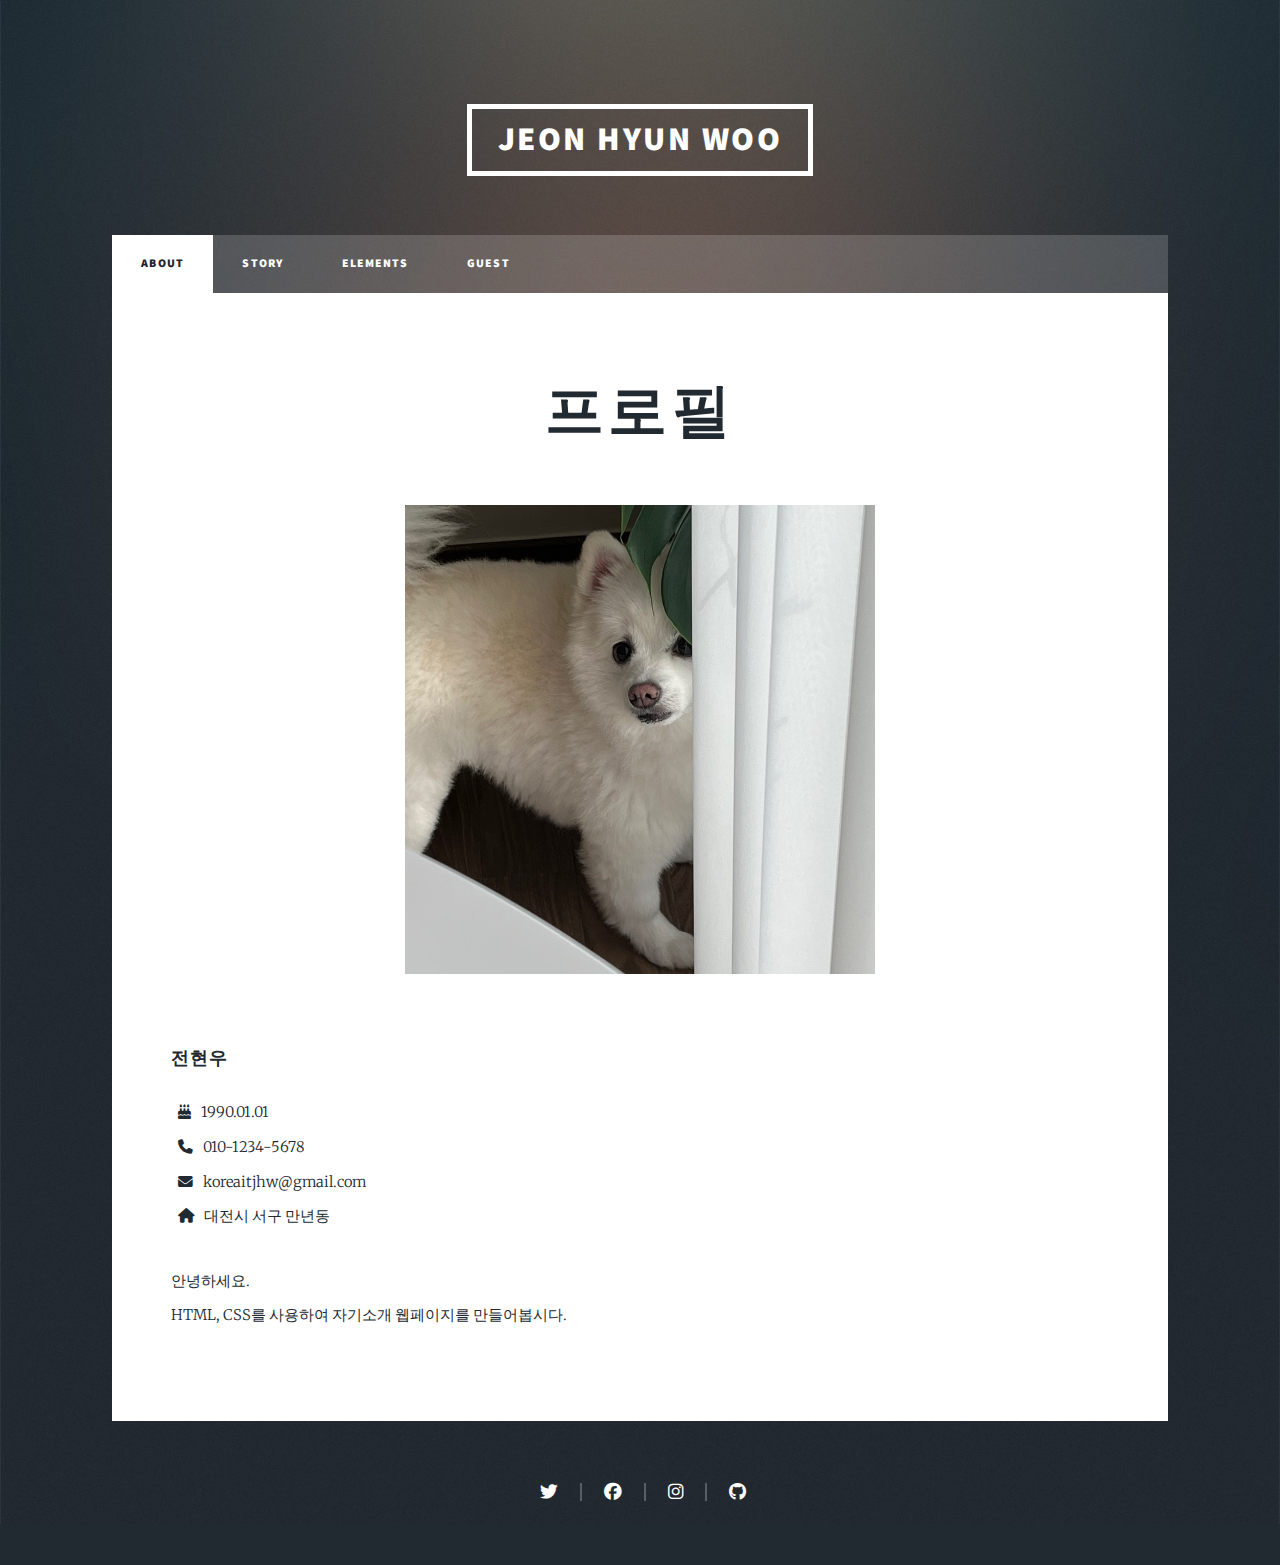
==== commit 49839e5d: "Add files via upload" ====
--- a/index.html
+++ b/index.html
@@ -23,6 +23,7 @@
 							<li class="active"><a href="index.html">About</a></li>
 							<li><a href="story.html">Story</a></li>
 							<li><a href="elements.html">Elements</a></li>
+							<li><a href="guest.html">guest</a></li>
 						</ul>
 					</nav>
 
--- a/css/main.css
+++ b/css/main.css
@@ -2962,9 +2962,9 @@
 
 		@media screen and (max-width: 980px) {
 
-			header br {
+			/* header br {
 				display: none;
-			}
+			} */
 
 		}
 
@@ -3204,18 +3204,18 @@
 
 		@media screen and (max-width: 980px) {
 
-			#header {
-				/* height: 14rem;
-				padding-bottom: 4rem; */
-			}
+			/* #header {
+				height: 14rem;
+				padding-bottom: 4rem;
+			} */
 
 		}
 
 		@media screen and (max-width: 736px) {
 
-			#header {
-				/* padding-bottom: 3rem; */
-			}
+			/* #header {
+				padding-bottom: 3rem;
+			} */
 
 				#header .logo {
 					font-size: 1.75rem;
@@ -3547,6 +3547,10 @@
 			padding-left: 8px;
 		}
 
+		#footer ul {
+			padding-left: 0rem;
+		}
+
 			#footer ul li {
 				border-left: solid 2px;
 				display: inline-block;
@@ -3571,13 +3575,6 @@
 
 		@media screen and (max-width: 480px) {
 
-			#footer ul li {
-				border-left: 0;
-				margin: 1rem 0 0 0;
-				padding-left: 0;
-				display: block;
-			}
-
 				#footer ul li:first-child {
 					margin-top: 0;
 				}
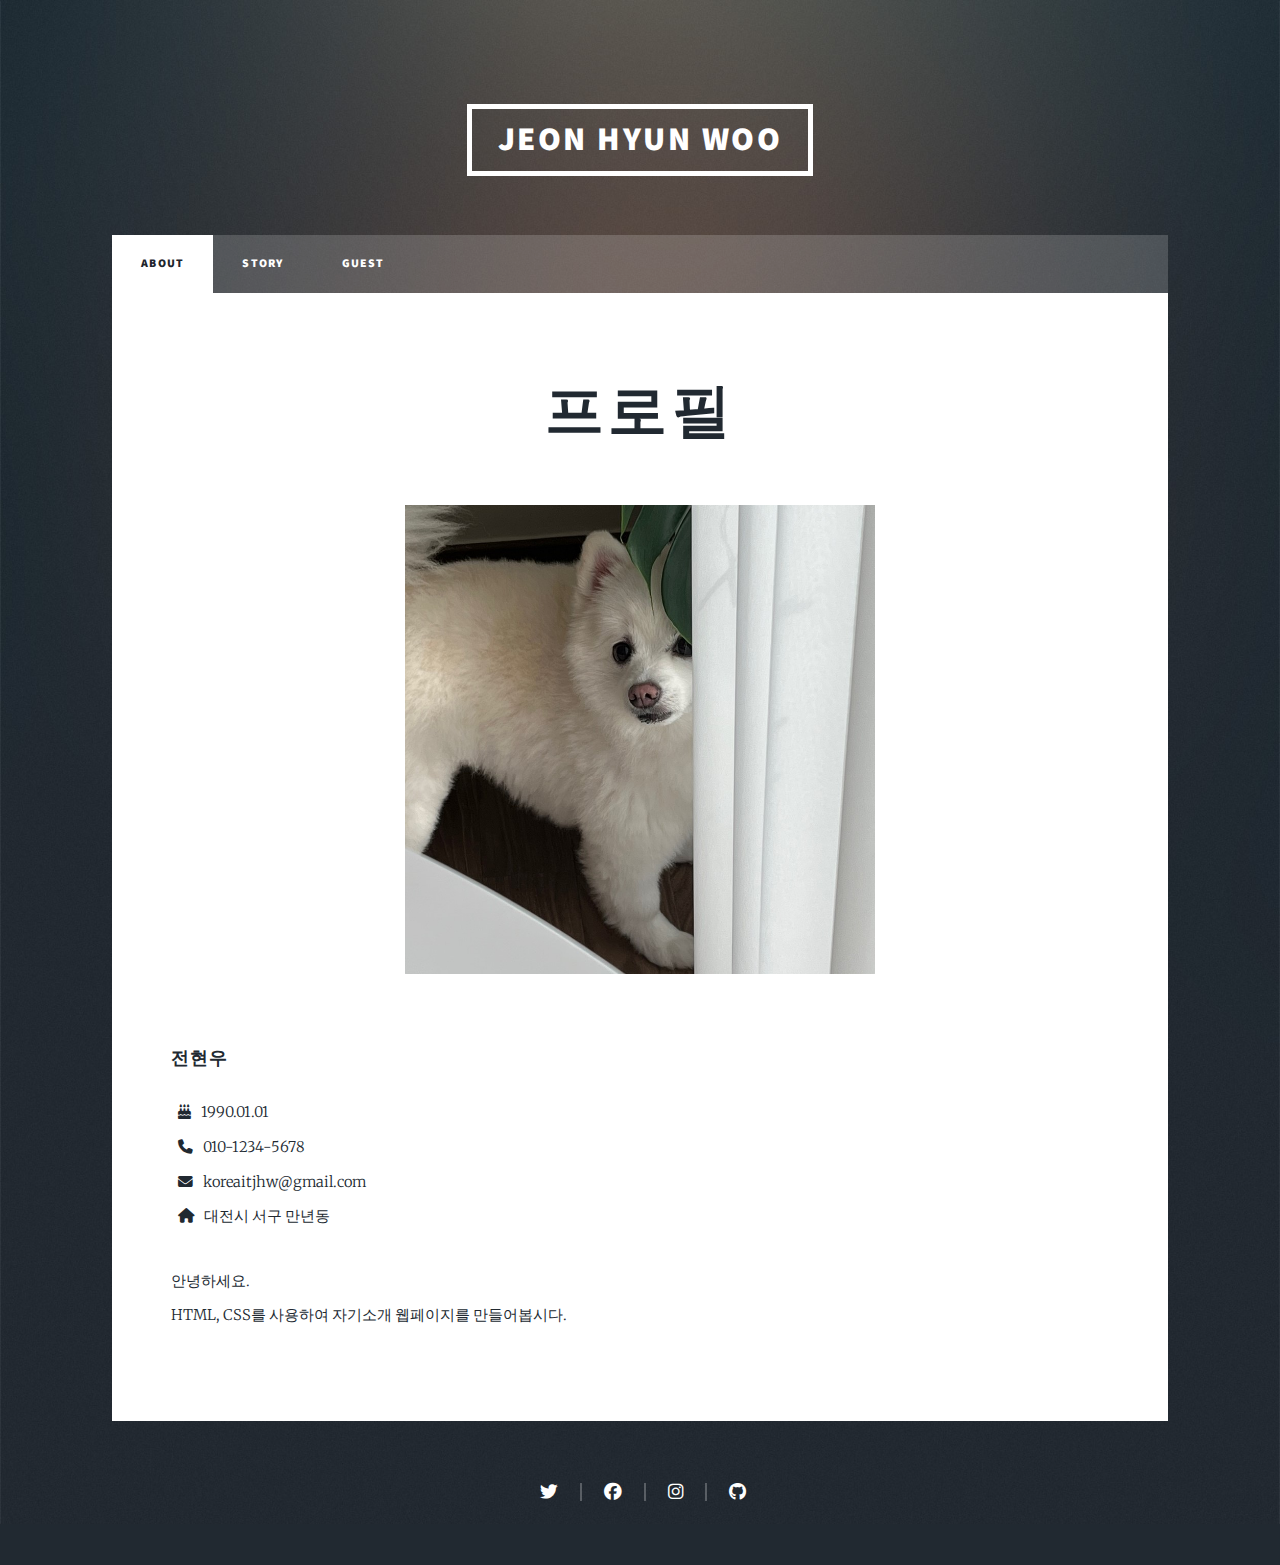
==== commit ce663dec: "Update index.html" ====
--- a/index.html
+++ b/index.html
@@ -22,7 +22,7 @@
 						<ul class="links">
 							<li class="active"><a href="index.html">About</a></li>
 							<li><a href="story.html">Story</a></li>
-							<li><a href="elements.html">Elements</a></li>
+<!-- 							<li><a href="elements.html">Elements</a></li> -->
 							<li><a href="guest.html">guest</a></li>
 						</ul>
 					</nav>
@@ -63,4 +63,4 @@
 			</div>
 
 	</body>
-</html>+</html>
